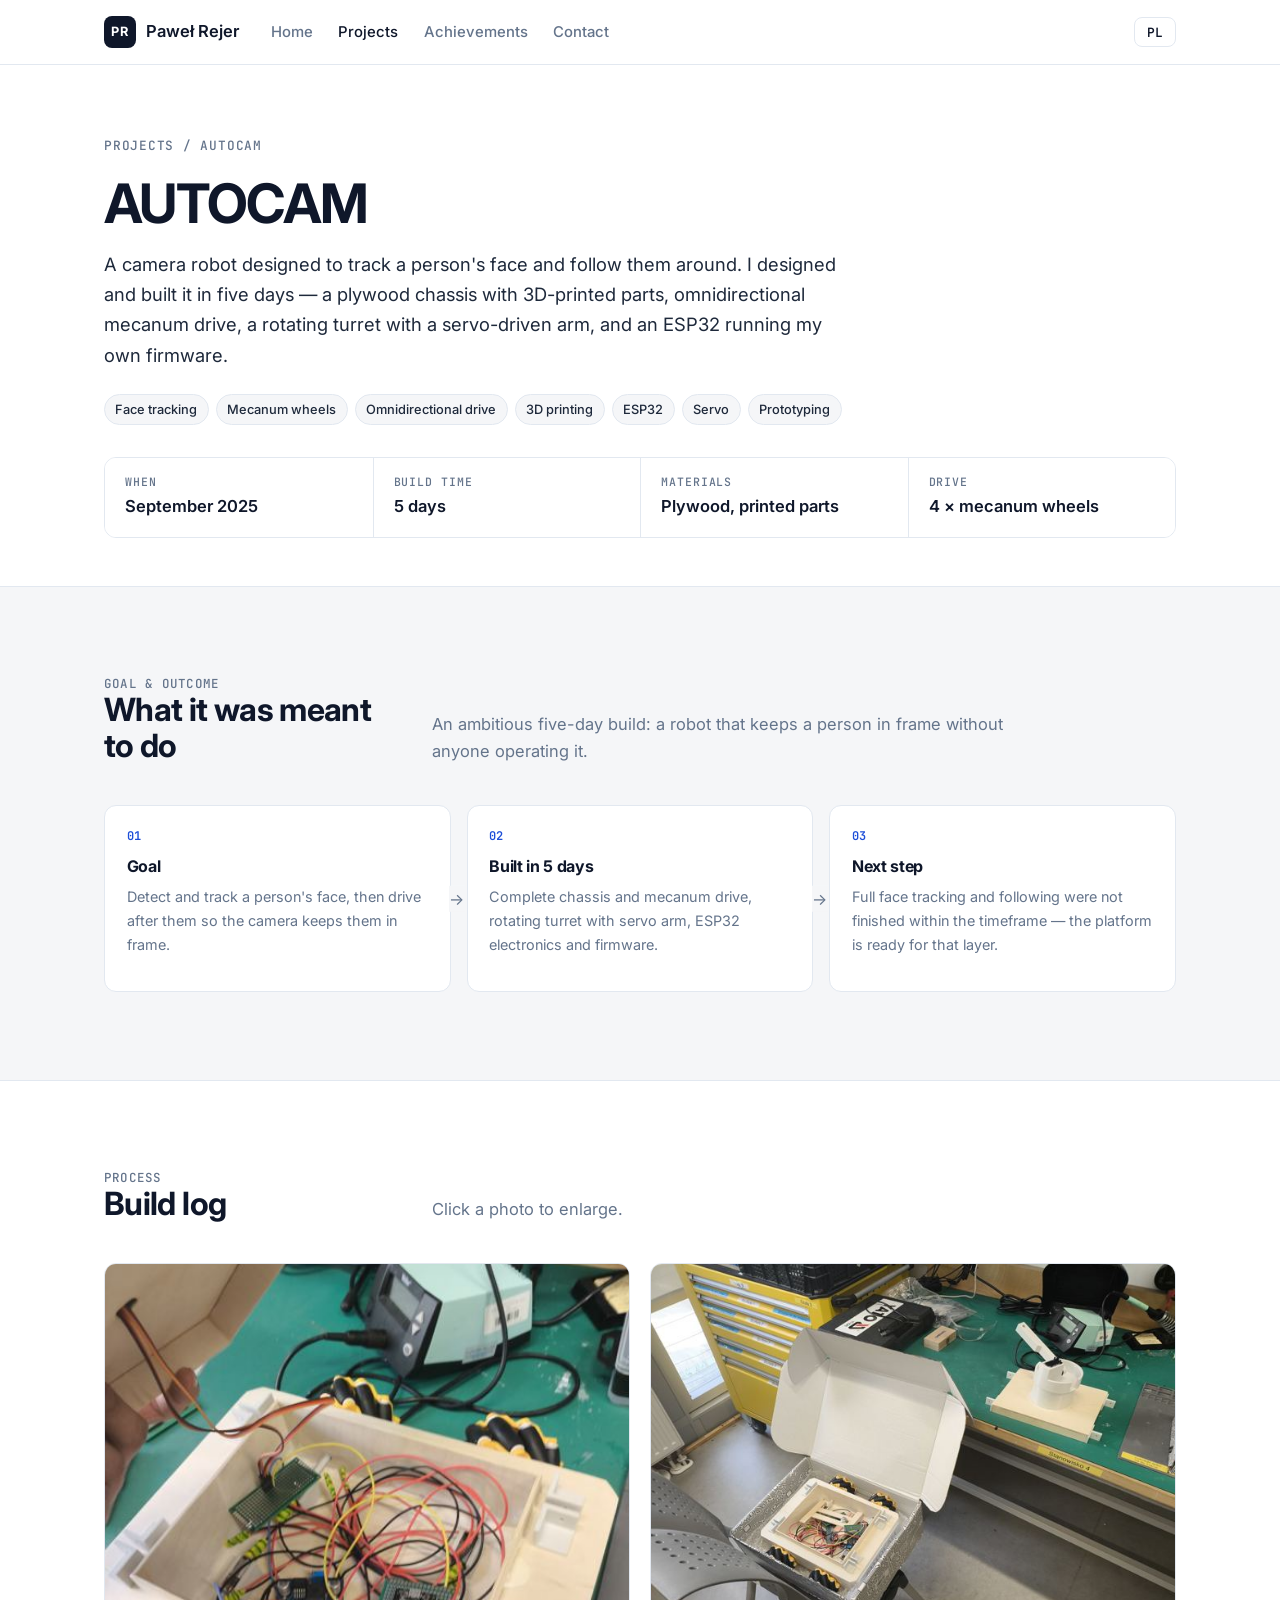
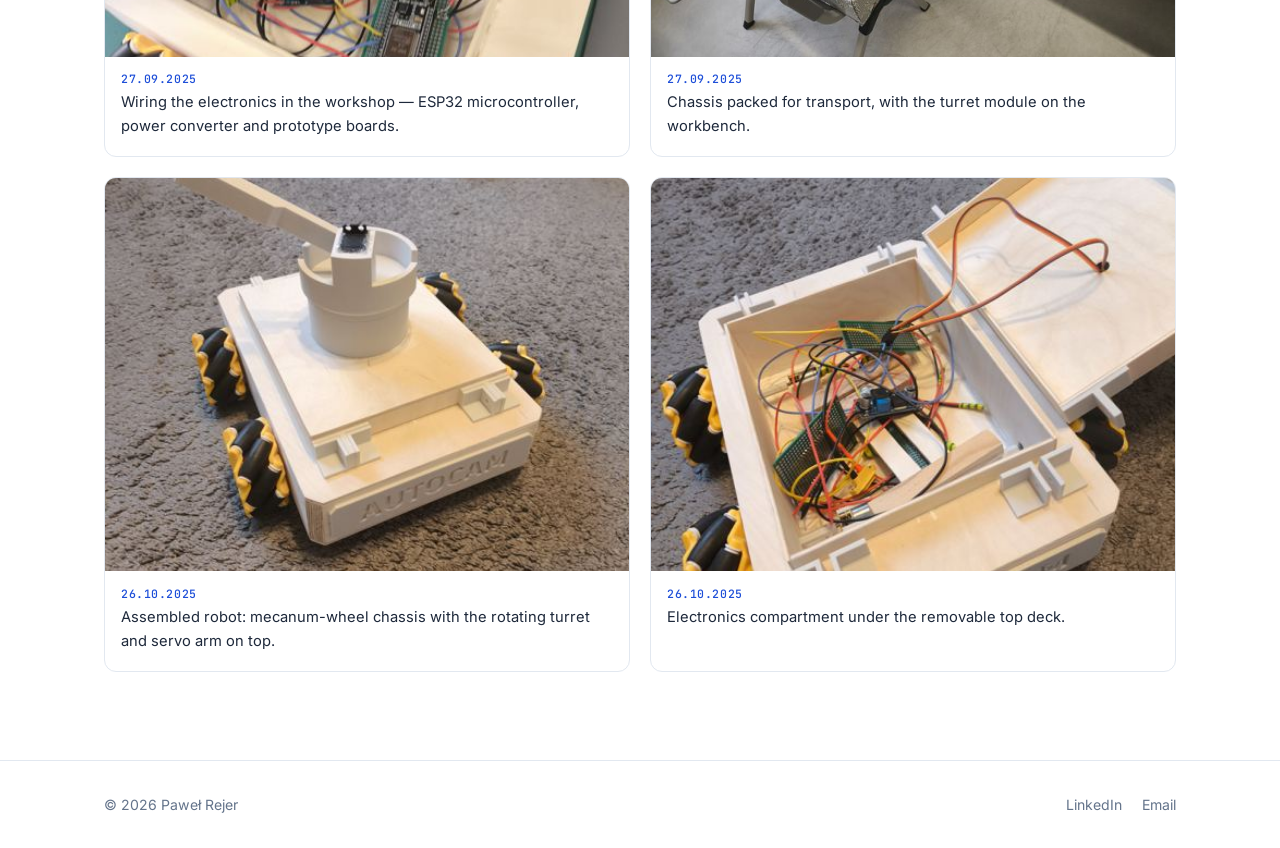
==== autocam.html @ b541a22e "Add Slabaxis project Co-Authored-By: Claude Opus 5.5 <noreply@anthropic.com> Claude-Session: https:/" ====
<!DOCTYPE html>
<html lang="en">
<head>
  <meta charset="UTF-8">
  <meta name="site-version" content="20261117123149">
  <meta http-equiv="Cache-Control" content="no-cache">
  <meta name="viewport" content="width=device-width, initial-scale=1.0">
  <title>AUTOCAM — Paweł Rejer</title>
  <meta name="description" content="AUTOCAM — a camera robot meant to track a face and follow a person, on mecanum wheels, designed and built in 5 days by Paweł Rejer.">
  <meta property="og:image" content="https://prejer.github.io/assets/autocam/autocam-03.jpg">
  <link rel="preconnect" href="https://fonts.googleapis.com">
  <link rel="preconnect" href="https://fonts.gstatic.com" crossorigin>
  <link href="https://fonts.googleapis.com/css2?family=Inter:wght@400;500;600;700&family=JetBrains+Mono:wght@500;600&display=swap" rel="stylesheet">
  <link rel="stylesheet" href="style.css?v=20261117123149">
</head>
<body>
  <header class="topbar">
    <div class="wrap">
      <a href="index.html" class="brand"><span class="mark">PR</span><span>Paweł Rejer</span></a>
      <nav>
        <a href="index.html" data-i18n="nav.home">Home</a>
        <a href="projects.html" class="active" data-i18n="nav.projects">Projects</a>
        <a href="competitions.html" data-i18n="nav.competitions">Achievements</a>
        <a href="index.html#contact" data-i18n="nav.contact">Contact</a>
      </nav>
      <button class="lang" id="lang-toggle" aria-label="Switch language">PL</button>
    </div>
  </header>

  <main>
    <section class="page-head">
      <div class="wrap">
        <div class="crumbs"><a href="projects.html" data-i18n="nav.projects">Projects</a> / <span>AUTOCAM</span></div>
        <h1>AUTOCAM</h1>
        <p class="lead" data-i18n="ac.desc">A camera robot designed to track a person's face and follow them around. I designed and built it in five days — a plywood chassis with 3D-printed parts, omnidirectional mecanum drive, a rotating turret with a servo-driven arm, and an ESP32 running my own firmware.</p>
        <ul class="chips"><li data-i18n="ac.c4">Face tracking</li><li data-i18n="ac.c1">Mecanum wheels</li><li data-i18n="ac.c2">Omnidirectional drive</li><li data-i18n="chip.3dp">3D printing</li><li>ESP32</li><li data-i18n="ac.c3">Servo</li><li data-i18n="chip.proto">Prototyping</li></ul>
        <dl class="facts">
          <div><dt data-i18n="sf.when">When</dt><dd data-i18n="ac.when">September 2025</dd></div>
          <div><dt data-i18n="ac.time">Build time</dt><dd data-i18n="ac.time.v">5 days</dd></div>
          <div><dt data-i18n="sf.mat">Materials</dt><dd data-i18n="ac.mat.v">Plywood, printed parts</dd></div>
          <div><dt data-i18n="ac.drive">Drive</dt><dd data-i18n="ac.drive.v">4 × mecanum wheels</dd></div>
        </dl>
      </div>
    </section>

    <section class="section alt">
      <div class="wrap">
        <div class="sec-head">
          <div><p class="eyebrow" data-i18n="ac.glabel2">Goal &amp; outcome</p><h2 data-i18n="ac.gtitle2">What it was meant to do</h2></div>
          <p data-i18n="ac.glead">An ambitious five-day build: a robot that keeps a person in frame without anyone operating it.</p>
        </div>
        <div class="pipeline" style="grid-template-columns:repeat(3,1fr)">
          <div class="step"><h3 data-i18n="ac.s1.t">Goal</h3><p data-i18n="ac.s1.d">Detect and track a person's face, then drive after them so the camera keeps them in frame.</p></div>
          <div class="step"><h3 data-i18n="ac.s2.t">Built in 5 days</h3><p data-i18n="ac.s2.d">Complete chassis and mecanum drive, rotating turret with servo arm, ESP32 electronics and firmware.</p></div>
          <div class="step"><h3 data-i18n="ac.s3.t">Next step</h3><p data-i18n="ac.s3.d">Full face tracking and following were not finished within the timeframe — the platform is ready for that layer.</p></div>
        </div>
      </div>
    </section>

    <section class="section">
      <div class="wrap">
        <div class="sec-head">
          <div><p class="eyebrow" data-i18n="log.label">Process</p><h2 data-i18n="log.title">Build log</h2></div>
          <p data-i18n="log.lead2">Click a photo to enlarge.</p>
        </div>
        <ol class="log" style="grid-template-columns:repeat(2,1fr)">
          <li><figure><img class="zoom" src="assets/autocam/thumbs/autocam-01.jpg" data-full="assets/autocam/autocam-01.jpg" alt="" loading="lazy"><figcaption><time>27.09.2025</time><span data-i18n="ac.p3">Wiring the electronics in the workshop — ESP32 microcontroller, power converter and prototype boards.</span></figcaption></figure></li>
          <li><figure><img class="zoom" src="assets/autocam/thumbs/autocam-02.jpg" data-full="assets/autocam/autocam-02.jpg" alt="" loading="lazy"><figcaption><time>27.09.2025</time><span data-i18n="ac.p4">Chassis packed for transport, with the turret module on the workbench.</span></figcaption></figure></li>
          <li><figure><img class="zoom" src="assets/autocam/thumbs/autocam-03.jpg" data-full="assets/autocam/autocam-03.jpg" alt="" loading="lazy"><figcaption><time>26.10.2025</time><span data-i18n="ac.p1">Assembled robot: mecanum-wheel chassis with the rotating turret and servo arm on top.</span></figcaption></figure></li>
          <li><figure><img class="zoom" src="assets/autocam/thumbs/autocam-04.jpg" data-full="assets/autocam/autocam-04.jpg" alt="" loading="lazy"><figcaption><time>26.10.2025</time><span data-i18n="ac.p2">Electronics compartment under the removable top deck.</span></figcaption></figure></li>
        </ol>
      </div>
    </section>
  </main>

  <footer>
    <div class="wrap">
      <span>© <span class="year"></span> Paweł Rejer</span>
      <nav><a href="https://www.linkedin.com/in/pawel-rejer/" target="_blank" rel="noopener">LinkedIn</a><a href="mailto:p.rejer10@gmail.com">Email</a></nav>
    </div>
  </footer>
  <script src="script.js?v=20261117123149"></script>
</body>
</html>
---- style.css ----
:root {
  --bg: #ffffff;
  --soft: #f5f6f8;
  --soft-2: #eef0f4;
  --ink: #0f172a;
  --text: #1e293b;
  --muted: #64748b;
  --line: #e2e8f0;
  --accent: #1d4ed8;
  --accent-soft: #eff4ff;
  --max: 1120px;
  --radius: 14px;
  --mono: "JetBrains Mono", ui-monospace, SFMono-Regular, Menlo, monospace;
  color-scheme: light;
}

* { box-sizing: border-box; }
html { scroll-behavior: smooth; scroll-padding-top: 80px; }
body {
  margin: 0; background: var(--bg); color: var(--text);
  font-family: "Inter", system-ui, -apple-system, "Segoe UI", Roboto, sans-serif;
  font-size: 16.5px; line-height: 1.65;
  -webkit-font-smoothing: antialiased;
}
img, video { max-width: 100%; }
a { color: var(--accent); text-decoration: none; }
a:hover { text-decoration: underline; }
h1, h2, h3 { color: var(--ink); letter-spacing: -0.02em; }

.wrap { max-width: var(--max); margin: 0 auto; padding: 0 1.5rem; }

/* ---------- header ---------- */
.topbar {
  position: sticky; top: 0; z-index: 20;
  background: rgba(255,255,255,.88); backdrop-filter: saturate(180%) blur(10px);
  border-bottom: 1px solid var(--line);
}
.topbar .wrap { display: flex; align-items: center; gap: 2rem; height: 64px; }
.brand { display: flex; align-items: center; gap: .6rem; color: var(--ink); font-weight: 600; }
.brand:hover { text-decoration: none; }
.brand .mark {
  width: 32px; height: 32px; border-radius: 8px; background: var(--ink); color: #fff;
  display: grid; place-items: center; font-size: .8rem; font-weight: 700; letter-spacing: .04em;
}
.topbar nav { display: flex; gap: 1.6rem; flex: 1; }
.topbar nav a { color: var(--muted); font-size: .93rem; font-weight: 500; }
.topbar nav a:hover, .topbar nav a.active { color: var(--ink); text-decoration: none; }
.lang {
  border: 1px solid var(--line); background: #fff; color: var(--ink);
  font: 600 .8rem var(--mono); padding: .35rem .75rem; border-radius: 8px; cursor: pointer;
}
.lang:hover { border-color: var(--ink); }

/* ---------- buttons, chips ---------- */
.btn {
  display: inline-flex; align-items: center; gap: .45rem;
  padding: .7rem 1.15rem; border-radius: 10px; font-weight: 600; font-size: .95rem;
  border: 1px solid var(--ink); transition: transform .15s, box-shadow .15s, background .15s;
}
.btn:hover { text-decoration: none; transform: translateY(-1px); }
.btn.primary { background: var(--ink); color: #fff; }
.btn.primary:hover { box-shadow: 0 8px 20px rgba(15,23,42,.18); }
.btn.ghost { background: #fff; color: var(--ink); border-color: var(--line); }
.btn.ghost:hover { border-color: var(--ink); }
.btns { display: flex; gap: .75rem; flex-wrap: wrap; }

.chips { display: flex; flex-wrap: wrap; gap: .45rem; padding: 0; margin: 0; list-style: none; }
.chips li, .chip {
  font-size: .8rem; font-weight: 500; color: var(--text);
  background: var(--soft); border: 1px solid var(--line);
  padding: .25rem .65rem; border-radius: 999px;
}
.eyebrow {
  font: 500 .78rem var(--mono); text-transform: uppercase; letter-spacing: .1em; color: var(--accent);
  margin: 0 0 .9rem;
}
.muted { color: var(--muted); }

/* ---------- hero ---------- */
.hero {
  position: relative; border-bottom: 1px solid var(--line); overflow: hidden;
  background:
    linear-gradient(to right, rgba(226,232,240,.55) 1px, transparent 1px) 0 0 / 40px 40px,
    linear-gradient(to bottom, rgba(226,232,240,.55) 1px, transparent 1px) 0 0 / 40px 40px;
}
.hero::after {
  content: ""; position: absolute; inset: 0; pointer-events: none;
  background: radial-gradient(ellipse at 30% 40%, rgba(255,255,255,.2), #fff 75%);
}
.hero .wrap {
  position: relative; z-index: 1;
  display: grid; grid-template-columns: 1.15fr .85fr; gap: 3.5rem; align-items: center;
  padding-top: 5.5rem; padding-bottom: 5.5rem;
}
.hero h1 { font-size: clamp(2.6rem, 6vw, 4.2rem); line-height: 1.04; margin: 0 0 1.25rem; letter-spacing: -0.035em; }
.hero .lead { font-size: 1.2rem; color: var(--text); max-width: 34ch; margin: 0 0 2rem; }
.hero-media { position: relative; }
.hero-media img {
  width: 100%; aspect-ratio: 4 / 5; object-fit: cover; display: block;
  border-radius: 18px; border: 1px solid var(--line);
  box-shadow: 0 30px 60px -20px rgba(15,23,42,.25);
}
.hero-media .tag {
  position: absolute; left: -1.25rem; bottom: 1.5rem;
  background: #fff; border: 1px solid var(--line); border-radius: 12px;
  padding: .7rem .95rem; box-shadow: 0 10px 30px rgba(15,23,42,.12);
  font-size: .85rem; max-width: 240px;
}
.hero-media .tag strong { display: block; color: var(--ink); font-size: .9rem; }

/* ---------- stats ---------- */
.stats { border-bottom: 1px solid var(--line); }
.stats .wrap { display: grid; grid-template-columns: repeat(4, 1fr); }
.stat { padding: 1.6rem 1.25rem; border-left: 1px solid var(--line); }
.stat:first-child { border-left: none; padding-left: 0; }
.stat b { display: block; color: var(--ink); font-size: 1.05rem; margin-bottom: .15rem; }
.stat span { color: var(--muted); font-size: .88rem; line-height: 1.45; display: block; }

/* ---------- sections ---------- */
.section { padding: 5.5rem 0; border-bottom: 1px solid var(--line); }
.section.alt { background: var(--soft); }
.section:last-of-type { border-bottom: none; }
.sec-head { display: grid; grid-template-columns: 280px 1fr; gap: 3rem; margin-bottom: 2.5rem; }
.sec-head h2 { font-size: 2rem; line-height: 1.15; margin: 0; }
.sec-head p { margin: 0; color: var(--muted); max-width: 60ch; align-self: end; }
.split { display: grid; grid-template-columns: 280px 1fr; gap: 3rem; }
.split .body p { margin: 0 0 1rem; font-size: 1.05rem; }
.split .body p:first-child { font-size: 1.2rem; color: var(--ink); }

/* ---------- project cards ---------- */
.feature {
  display: grid; grid-template-columns: 1.1fr 1fr; gap: 0; color: inherit;
  border: 1px solid var(--line); border-radius: var(--radius); overflow: hidden; background: #fff;
  transition: box-shadow .2s, transform .2s, border-color .2s;
}
a.feature:hover, a.card:hover { text-decoration: none; transform: translateY(-3px); box-shadow: 0 20px 40px -18px rgba(15,23,42,.25); border-color: #cbd5e1; }
.feature.reverse { grid-template-columns: 1fr 1.1fr; }
.feature.reverse img { order: 2; }
.feature img { width: 100%; height: 100%; max-height: 440px; aspect-ratio: 4 / 3; object-fit: cover; display: block; }
.feature .body { padding: 2.25rem; display: flex; flex-direction: column; gap: 1rem; }
.feature h3 { font-size: 1.6rem; margin: 0; line-height: 1.2; }
.feature p { margin: 0; color: var(--muted); }
.more { margin-top: auto; font-weight: 600; color: var(--accent); font-size: .95rem; }

.cards { display: grid; grid-template-columns: repeat(auto-fit, minmax(320px, 1fr)); gap: 1.25rem; margin-top: 1.25rem; }
.card {
  display: flex; flex-direction: column; color: inherit;
  border: 1px solid var(--line); border-radius: var(--radius); overflow: hidden; background: #fff;
  transition: box-shadow .2s, transform .2s, border-color .2s;
}
.card .media { aspect-ratio: 16 / 9; background: var(--soft-2); position: relative; overflow: hidden; }
.card .media img { width: 100%; height: 100%; object-fit: cover; display: block; }
.card .media.graphic { display: grid; place-items: center; }
.card .body { padding: 1.5rem; display: flex; flex-direction: column; gap: .8rem; flex: 1; }
.card h3 { margin: 0; font-size: 1.2rem; }
.card p { margin: 0; color: var(--muted); font-size: .96rem; }

/* OrgoMap illustrative graphic */
.orgo-viz { display: grid; grid-template-columns: repeat(6, 1fr); gap: 8px; width: 70%; }
.orgo-viz i { height: 14px; border-radius: 4px; background: #cbd5e1; display: block; }
.orgo-viz i.a { background: #1d4ed8; } .orgo-viz i.b { background: #60a5fa; }
.orgo-viz i.c { background: #f59e0b; } .orgo-viz i.w2 { grid-column: span 2; } .orgo-viz i.w3 { grid-column: span 3; }

/* ---------- achievements list (home) ---------- */
.ach { display: grid; grid-template-columns: repeat(2, 1fr); gap: 1rem; }
.ach .item {
  background: #fff; border: 1px solid var(--line); border-radius: 12px; padding: 1.25rem 1.35rem;
  display: flex; gap: 1rem; align-items: flex-start;
}
.ach .ico {
  flex: none; width: 40px; height: 40px; border-radius: 10px; background: var(--accent-soft); color: var(--accent);
  display: grid; place-items: center; font: 700 .8rem var(--mono);
}
.ach h3 { margin: 0 0 .15rem; font-size: 1rem; }
.ach p { margin: 0; font-size: .9rem; color: var(--muted); }

/* ---------- programmes ---------- */
.prog { display: grid; grid-template-columns: repeat(2, 1fr); gap: 1rem; }
.prog .item { border: 1px solid var(--line); border-radius: 12px; padding: 1.5rem; background: #fff; }
.prog time { font: 500 .78rem var(--mono); color: var(--accent); text-transform: uppercase; letter-spacing: .06em; }
.prog h3 { margin: .4rem 0 .3rem; font-size: 1.15rem; }
.prog p { margin: 0; color: var(--muted); font-size: .95rem; }

/* ---------- skills ---------- */
.skills { display: grid; grid-template-columns: repeat(2, 1fr); gap: 1rem; }
.skill { border: 1px solid var(--line); border-radius: 12px; padding: 1.4rem 1.5rem; background: #fff; }
.skill h3 { margin: 0 0 .8rem; font-size: 1rem; }

/* ---------- contact ---------- */
.contact-card {
  display: grid; grid-template-columns: 1.2fr 1fr; gap: 2.5rem; align-items: center;
  background: var(--ink); color: #cbd5e1; border-radius: 20px; padding: 3rem;
}
.contact-card h2 { color: #fff; font-size: 2rem; margin: 0 0 .75rem; }
.contact-card p { margin: 0; }
.contact-links { display: grid; gap: .6rem; }
.contact-links a {
  display: flex; justify-content: space-between; align-items: center;
  padding: .9rem 1.1rem; border-radius: 10px; border: 1px solid rgba(255,255,255,.14);
  color: #fff; font-weight: 500; transition: background .15s;
}
.contact-links a:hover { background: rgba(255,255,255,.08); text-decoration: none; }
.contact-links small { color: #94a3b8; font: 500 .75rem var(--mono); text-transform: uppercase; letter-spacing: .08em; }

/* ---------- page head (subpages) ---------- */
.page-head { padding: 4.5rem 0 3rem; border-bottom: 1px solid var(--line); }
.crumbs { font: 500 .8rem var(--mono); color: var(--muted); margin-bottom: 1.25rem; text-transform: uppercase; letter-spacing: .06em; }
.crumbs a { color: var(--muted); }
.page-head h1 { font-size: clamp(2.2rem, 5vw, 3.4rem); line-height: 1.08; margin: 0 0 1rem; letter-spacing: -0.03em; }
.page-head .lead { font-size: 1.15rem; max-width: 62ch; margin: 0 0 1.5rem; }

/* ---------- facts ---------- */
.facts { display: grid; grid-template-columns: repeat(4, 1fr); gap: 0; margin: 2rem 0 0; border: 1px solid var(--line); border-radius: 12px; overflow: hidden; }
.facts div { padding: 1rem 1.25rem; border-left: 1px solid var(--line); background: #fff; }
.facts div:first-child { border-left: none; }
.facts dt { font: 500 .72rem var(--mono); color: var(--muted); text-transform: uppercase; letter-spacing: .08em; }
.facts dd { margin: .25rem 0 0; font-weight: 600; color: var(--ink); }

/* ---------- demo ---------- */
.demo-grid { display: grid; grid-template-columns: 380px 1fr; gap: 3rem; align-items: center; }
video.demo { width: 100%; border-radius: 16px; display: block; background: var(--soft-2); border: 1px solid var(--line); }
.demo-grid h2 { font-size: 2rem; margin: 0 0 1rem; }
.demo-grid ul { padding-left: 1.1rem; margin: 1rem 0 0; }
.demo-grid li { margin-bottom: .4rem; }

/* ---------- pipeline ---------- */
.pipeline { display: grid; grid-template-columns: repeat(4, 1fr); gap: 1rem; counter-reset: step; }
.step { position: relative; background: #fff; border: 1px solid var(--line); border-radius: 12px; padding: 1.35rem; }
.step::before {
  counter-increment: step; content: "0" counter(step);
  font: 600 .75rem var(--mono); color: var(--accent); display: block; margin-bottom: .6rem;
}
.step:not(:last-child)::after {
  content: "→"; position: absolute; right: -.95rem; top: 50%; transform: translateY(-50%);
  color: var(--muted); font-size: 1rem; z-index: 1; background: var(--soft); width: 1rem; text-align: center;
}
.step h3 { margin: 0 0 .35rem; font-size: 1rem; }
.step p { margin: 0 0 .8rem; color: var(--muted); font-size: .9rem; }
.stack { display: grid; grid-template-columns: repeat(3, 1fr); gap: 1rem; margin-top: 1.5rem; }
.stack > div { background: #fff; border: 1px solid var(--line); border-radius: 12px; padding: 1.25rem 1.35rem; }
.stack h3 { margin: 0 0 .7rem; font-size: .95rem; }

/* ---------- build log grid ---------- */
.log { display: grid; grid-template-columns: repeat(3, 1fr); gap: 1.25rem; padding: 0; margin: 0; list-style: none; }
.log figure { margin: 0; border: 1px solid var(--line); border-radius: 12px; overflow: hidden; background: #fff; height: 100%; }
.log img { width: 100%; aspect-ratio: 4 / 3; object-fit: cover; display: block; cursor: zoom-in; background: var(--soft-2); transition: opacity .15s; }
.log img:hover { opacity: .9; }
.log figcaption { padding: .9rem 1rem 1.1rem; font-size: .92rem; }
.log time { display: block; font: 500 .72rem var(--mono); color: var(--accent); letter-spacing: .05em; margin-bottom: .25rem; }

/* ---------- timeline ---------- */
.timeline { list-style: none; padding: 0; margin: 0; position: relative; max-width: 780px; }
.timeline::before { content: ""; position: absolute; left: 9px; top: 8px; bottom: 8px; width: 2px; background: var(--line); }
.timeline .year {
  position: relative; padding: 2.25rem 0 .75rem 2.75rem;
  font: 600 .8rem var(--mono); letter-spacing: .1em; color: var(--ink);
}
.timeline .year:first-child { padding-top: 0; }
.timeline .ev {
  position: relative; margin: 0 0 .9rem 2.75rem; padding: 1.1rem 1.35rem;
  background: #fff; border: 1px solid var(--line); border-radius: 12px;
}
.timeline .ev::before {
  content: ""; position: absolute; left: -2.75rem; top: 1.35rem; margin-left: 2px;
  width: 16px; height: 16px; border-radius: 50%; background: #fff; border: 3px solid var(--accent);
}
.timeline .ev.done::before { background: var(--accent); box-shadow: 0 0 0 4px var(--accent-soft); }
.timeline .ev.upcoming { background: transparent; border-style: dashed; }
.timeline .ev.upcoming::before { border-color: #94a3b8; border-style: dashed; }
.timeline time { font: 500 .75rem var(--mono); color: var(--muted); }
.timeline h3 { margin: .1rem 0 .2rem; font-size: 1.05rem; display: flex; flex-wrap: wrap; gap: .5rem; align-items: center; }
.timeline p { margin: 0; color: var(--muted); font-size: .94rem; }
.badge { font: 600 .7rem var(--mono); padding: .2rem .55rem; border-radius: 6px; background: var(--soft-2); color: var(--muted); text-transform: uppercase; letter-spacing: .05em; }
.badge.win { background: var(--accent-soft); color: var(--accent); }

/* ---------- footer ---------- */
footer { border-top: 1px solid var(--line); padding: 2rem 0; font-size: .88rem; color: var(--muted); }
footer .wrap { display: flex; justify-content: space-between; gap: 1rem; flex-wrap: wrap; }
footer nav { display: flex; gap: 1.25rem; }
footer a { color: var(--muted); }

/* ---------- lightbox ---------- */
.lightbox { position: fixed; inset: 0; z-index: 50; background: rgba(15,23,42,.92); display: flex; align-items: center; justify-content: center; }
.lightbox img { max-width: 90vw; max-height: 84vh; border-radius: 8px; }
.lightbox button { position: absolute; background: rgba(255,255,255,.12); color: #fff; border: none; font-size: 1.6rem; width: 48px; height: 48px; border-radius: 50%; cursor: pointer; }
.lightbox button:hover { background: rgba(255,255,255,.25); }
.lightbox .prev { left: 1rem; } .lightbox .next { right: 1rem; }
.lightbox .close { top: 1rem; right: 1rem; font-size: 1.2rem; }
.lightbox .cap { position: absolute; bottom: 1.25rem; left: 0; right: 0; text-align: center; color: #e2e8f0; font-size: .92rem; padding: 0 1rem; }

/* ---------- responsive ---------- */
@media (max-width: 900px) {
  .hero .wrap { grid-template-columns: 1fr; gap: 2.5rem; padding-top: 3.5rem; padding-bottom: 3.5rem; }
  .hero-media { max-width: 420px; }
  .hero-media .tag { left: 1rem; }
  .stats .wrap { grid-template-columns: repeat(2, 1fr); }
  .stat:nth-child(3) { border-left: none; padding-left: 0; }
  .stat { border-top: 1px solid var(--line); } .stat:nth-child(-n+2) { border-top: none; }
  .sec-head, .split { grid-template-columns: 1fr; gap: 1rem; }
  .feature, .feature.reverse { grid-template-columns: 1fr; }
  .feature.reverse img { order: 0; }
  .feature img { min-height: 240px; aspect-ratio: 16/10; }
  .ach, .prog, .skills, .stack { grid-template-columns: 1fr; }
  .contact-card { grid-template-columns: 1fr; padding: 2rem; }
  .facts { grid-template-columns: repeat(2, 1fr); }
  .facts div:nth-child(3) { border-left: none; }
  .facts div:nth-child(n+3) { border-top: 1px solid var(--line); }
  .demo-grid { grid-template-columns: 1fr; }
  video.demo { max-width: 360px; margin: 0 auto; }
  .pipeline { grid-template-columns: 1fr 1fr; }
  .step::after { display: none; }
  .log { grid-template-columns: repeat(2, 1fr); }
  .section { padding: 4rem 0; }
}
@media (max-width: 600px) {
  .topbar .wrap { gap: 1rem; }
  .brand span:last-child { display: none; }
  .topbar nav { gap: .9rem; overflow-x: auto; scrollbar-width: none; }
  .topbar nav a { font-size: .85rem; white-space: nowrap; }
  .pipeline, .log { grid-template-columns: 1fr !important; }
  .stats .wrap { grid-template-columns: 1fr; }
  .stat { border-left: none !important; padding-left: 0 !important; border-top: 1px solid var(--line) !important; }
  .stat:first-child { border-top: none !important; }
}

.contact-links .ci { display: inline-flex; align-items: center; gap: .6rem; }
.contact-links svg { flex: none; opacity: .85; }
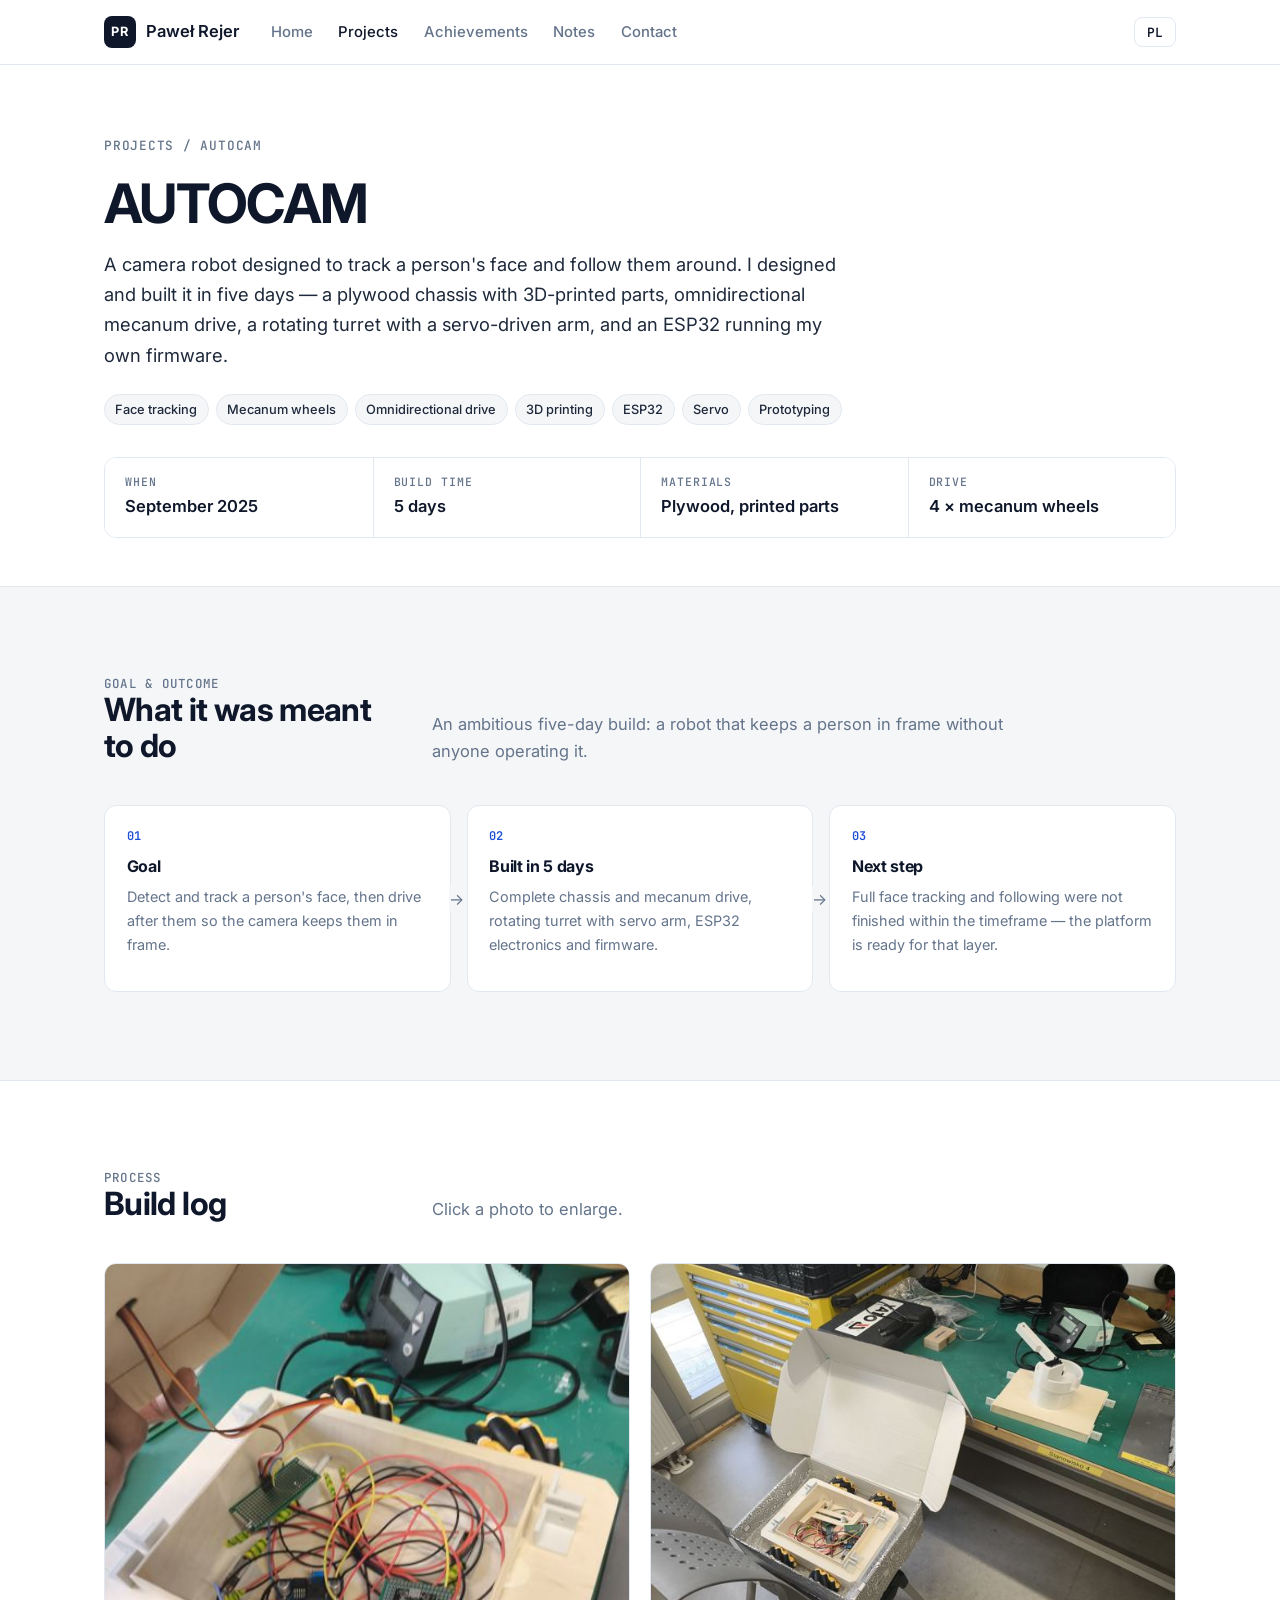
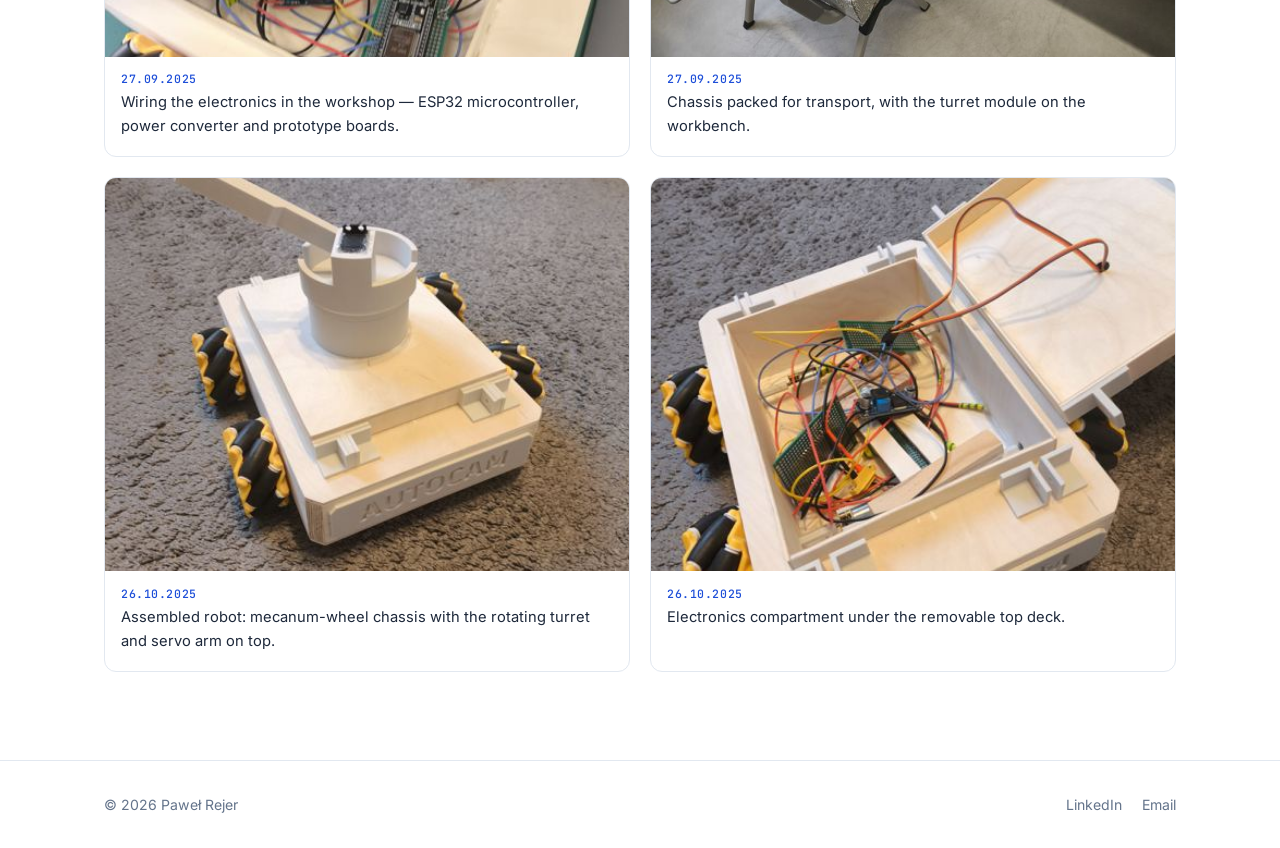
==== commit 9998f5bb: "Add Notes section with EUROELEKTRA first-principles notes Co-Authored-By: Claude Opus 5.5 <noreply@a" ====
--- a/autocam.html
+++ b/autocam.html
@@ -2,7 +2,7 @@
 <html lang="en">
 <head>
   <meta charset="UTF-8">
-  <meta name="site-version" content="20261117123149">
+  <meta name="site-version" content="20261118210857">
   <meta http-equiv="Cache-Control" content="no-cache">
   <meta name="viewport" content="width=device-width, initial-scale=1.0">
   <title>AUTOCAM — Paweł Rejer</title>
@@ -11,7 +11,7 @@
   <link rel="preconnect" href="https://fonts.googleapis.com">
   <link rel="preconnect" href="https://fonts.gstatic.com" crossorigin>
   <link href="https://fonts.googleapis.com/css2?family=Inter:wght@400;500;600;700&family=JetBrains+Mono:wght@500;600&display=swap" rel="stylesheet">
-  <link rel="stylesheet" href="style.css?v=20261117123149">
+  <link rel="stylesheet" href="style.css?v=20261118210857">
 </head>
 <body>
   <header class="topbar">
@@ -21,6 +21,7 @@
         <a href="index.html" data-i18n="nav.home">Home</a>
         <a href="projects.html" class="active" data-i18n="nav.projects">Projects</a>
         <a href="competitions.html" data-i18n="nav.competitions">Achievements</a>
+        <a href="notes.html" data-i18n="nav.notes">Notes</a>
         <a href="index.html#contact" data-i18n="nav.contact">Contact</a>
       </nav>
       <button class="lang" id="lang-toggle" aria-label="Switch language">PL</button>
@@ -79,6 +80,6 @@
       <nav><a href="https://www.linkedin.com/in/pawel-rejer/" target="_blank" rel="noopener">LinkedIn</a><a href="mailto:p.rejer10@gmail.com">Email</a></nav>
     </div>
   </footer>
-  <script src="script.js?v=20261117123149"></script>
+  <script src="script.js?v=20261118210857"></script>
 </body>
 </html>
--- a/style.css
+++ b/style.css
@@ -106,6 +106,9 @@
   padding: .7rem .95rem; box-shadow: 0 10px 30px rgba(15,23,42,.12);
   font-size: .85rem; max-width: 240px;
 }
+.hero-media a.tag { color: inherit; display: block; transition: transform .15s; }
+.hero-media a.tag:hover { text-decoration: none; transform: translateY(-2px); }
+.hero-media .tag span { display: block; }
 .hero-media .tag strong { display: block; color: var(--ink); font-size: .9rem; }
 
 /* ---------- stats ---------- */
@@ -325,3 +328,82 @@
 
 .contact-links .ci { display: inline-flex; align-items: center; gap: .6rem; }
 .contact-links svg { flex: none; opacity: .85; }
+
+/* ---------- projects timeline ---------- */
+.ptl { list-style: none; padding: 0; margin: 0; position: relative; }
+.ptl::before { content: ""; position: absolute; left: 9px; top: 6px; bottom: 6px; width: 2px; background: var(--line); }
+.pt-year { position: relative; padding: 1.6rem 0 .7rem 2.75rem; font: 600 .8rem var(--mono); letter-spacing: .1em; color: var(--ink); }
+.pt-year:first-child { padding-top: 0; }
+.pt-item { position: relative; margin: 0 0 .75rem 2.75rem; }
+.pt-item::before {
+  content: ""; position: absolute; left: -2.75rem; top: 50%; transform: translateY(-50%); margin-left: 2px;
+  width: 16px; height: 16px; border-radius: 50%; background: var(--accent); box-shadow: 0 0 0 4px var(--accent-soft);
+}
+.pt-card {
+  display: grid; grid-template-columns: 168px 1fr auto; gap: 1.25rem; align-items: center;
+  background: #fff; border: 1px solid var(--line); border-radius: 12px; padding: .6rem; color: inherit;
+  transition: box-shadow .2s, transform .2s, border-color .2s;
+}
+.pt-card:hover { text-decoration: none; transform: translateX(3px); box-shadow: 0 12px 28px -16px rgba(15,23,42,.3); border-color: #cbd5e1; }
+.pt-card img { width: 168px; height: 112px; object-fit: cover; border-radius: 8px; display: block; background: var(--soft-2); }
+.pt-body { min-width: 0; }
+.pt-meta { font: 500 .72rem var(--mono); color: var(--accent); text-transform: uppercase; letter-spacing: .06em; margin-bottom: .2rem; }
+.pt-body h3 { margin: 0 0 .25rem; font-size: 1.08rem; }
+.pt-body p { margin: 0 0 .55rem; color: var(--muted); font-size: .92rem; line-height: 1.5; }
+.pt-body .chips li { font-size: .74rem; padding: .15rem .55rem; }
+.pt-arrow { color: var(--muted); font-size: 1.2rem; padding-right: 1rem; transition: color .15s, transform .15s; }
+.pt-card:hover .pt-arrow { color: var(--accent); transform: translateX(3px); }
+@media (max-width: 600px) {
+  .pt-card { grid-template-columns: 96px 1fr; gap: .9rem; }
+  .pt-card img { width: 96px; height: 96px; }
+  .pt-arrow, .pt-body .chips { display: none; }
+  .pt-body p { font-size: .85rem; margin: 0; display: -webkit-box; -webkit-line-clamp: 3; -webkit-box-orient: vertical; overflow: hidden; }
+  .ptl::before { left: 5px; }
+  .pt-item { margin-left: 1.6rem; }
+  .pt-item::before { left: -1.6rem; width: 12px; height: 12px; margin-left: 0; }
+  .pt-year { padding-left: 1.6rem; }
+}
+
+/* ---------- notes ---------- */
+.note-ico { width: 112px; height: 96px; border-radius: 8px; background: var(--accent-soft); color: var(--accent); display: grid; place-items: center; font-size: 2rem; }
+.pt-card:has(.note-ico) { grid-template-columns: 112px 1fr auto; }
+.pt-item.soon .pt-card { opacity: .6; border-style: dashed; }
+.pt-item.soon::before { background: #fff; border: 2px dashed #94a3b8; box-shadow: none; }
+.note-meta { display: flex; gap: .45rem; flex-wrap: wrap; margin: 0 0 .75rem; }
+.notes-grid { display: grid; grid-template-columns: 240px 1fr; gap: 3rem; align-items: start; }
+.toc { position: sticky; top: 88px; max-height: calc(100vh - 110px); overflow: auto; font-size: .88rem; }
+.toc ol { list-style: none; padding: 0; margin: 0; counter-reset: t -1; }
+.toc li { counter-increment: t; }
+.toc a { display: block; padding: .3rem .6rem; border-left: 2px solid var(--line); color: var(--muted); }
+.toc a::before { content: counter(t, decimal-leading-zero) "  "; font-family: var(--mono); font-size: .72rem; color: #94a3b8; }
+.toc a:hover, .toc a.on { color: var(--ink); border-left-color: var(--accent); text-decoration: none; }
+.notes { max-width: 760px; min-width: 0; font-size: 1.02rem; }
+.notes h2 { font-size: 1.6rem; margin: 3.5rem 0 1rem; padding-top: .5rem; scroll-margin-top: 84px; }
+.notes h2:first-child { margin-top: 0; }
+.notes h2 .num { font: 600 .8rem var(--mono); color: var(--accent); vertical-align: 4px; margin-right: .4rem; }
+.notes h3 { font-size: 1.1rem; margin: 2rem 0 .6rem; }
+.notes h4 { margin: 0 0 .4rem; font-size: .85rem; font-family: var(--mono); text-transform: uppercase; letter-spacing: .05em; color: var(--accent); }
+.notes p, .notes li { line-height: 1.75; }
+.notes ul, .notes ol { padding-left: 1.2rem; }
+.notes li { margin-bottom: .35rem; }
+.notes .katex-display { overflow-x: auto; overflow-y: hidden; padding: .35rem 0; margin: 1rem 0; }
+.callout, .trap { border-radius: 10px; padding: .9rem 1.1rem; margin: 1.1rem 0; font-size: .97rem; }
+.callout { background: var(--accent-soft); border-left: 3px solid var(--accent); }
+.trap { background: #fff7ed; border-left: 3px solid #f59e0b; }
+.notes table.t { border-collapse: collapse; width: 100%; margin: 1rem 0; font-size: .95rem; }
+.notes table.t th, .notes table.t td { border: 1px solid var(--line); padding: .55rem .75rem; text-align: left; }
+.notes table.t th { background: var(--soft); font-weight: 600; }
+.cheat { display: grid; grid-template-columns: repeat(2, 1fr); gap: 1rem; }
+.cheat > div { border: 1px solid var(--line); border-radius: 12px; padding: 1rem 1.1rem; background: #fff; line-height: 2; }
+html[lang="pl"] .en-only { display: none; }
+@media (max-width: 900px) {
+  .notes-grid { grid-template-columns: 1fr; gap: 1.5rem; }
+  .toc { position: static; max-height: none; border: 1px solid var(--line); border-radius: 12px; padding: 1rem; background: var(--soft); }
+  .cheat { grid-template-columns: 1fr; }
+}
+@media (max-width: 600px) {
+  .note-ico { width: 72px; height: 72px; font-size: 1.5rem; }
+  .pt-card:has(.note-ico) { grid-template-columns: 72px 1fr; }
+}
+
+@media (max-width: 600px) { .topbar nav a[href$="#contact"] { display: none; } .topbar nav { gap: .8rem; } }
